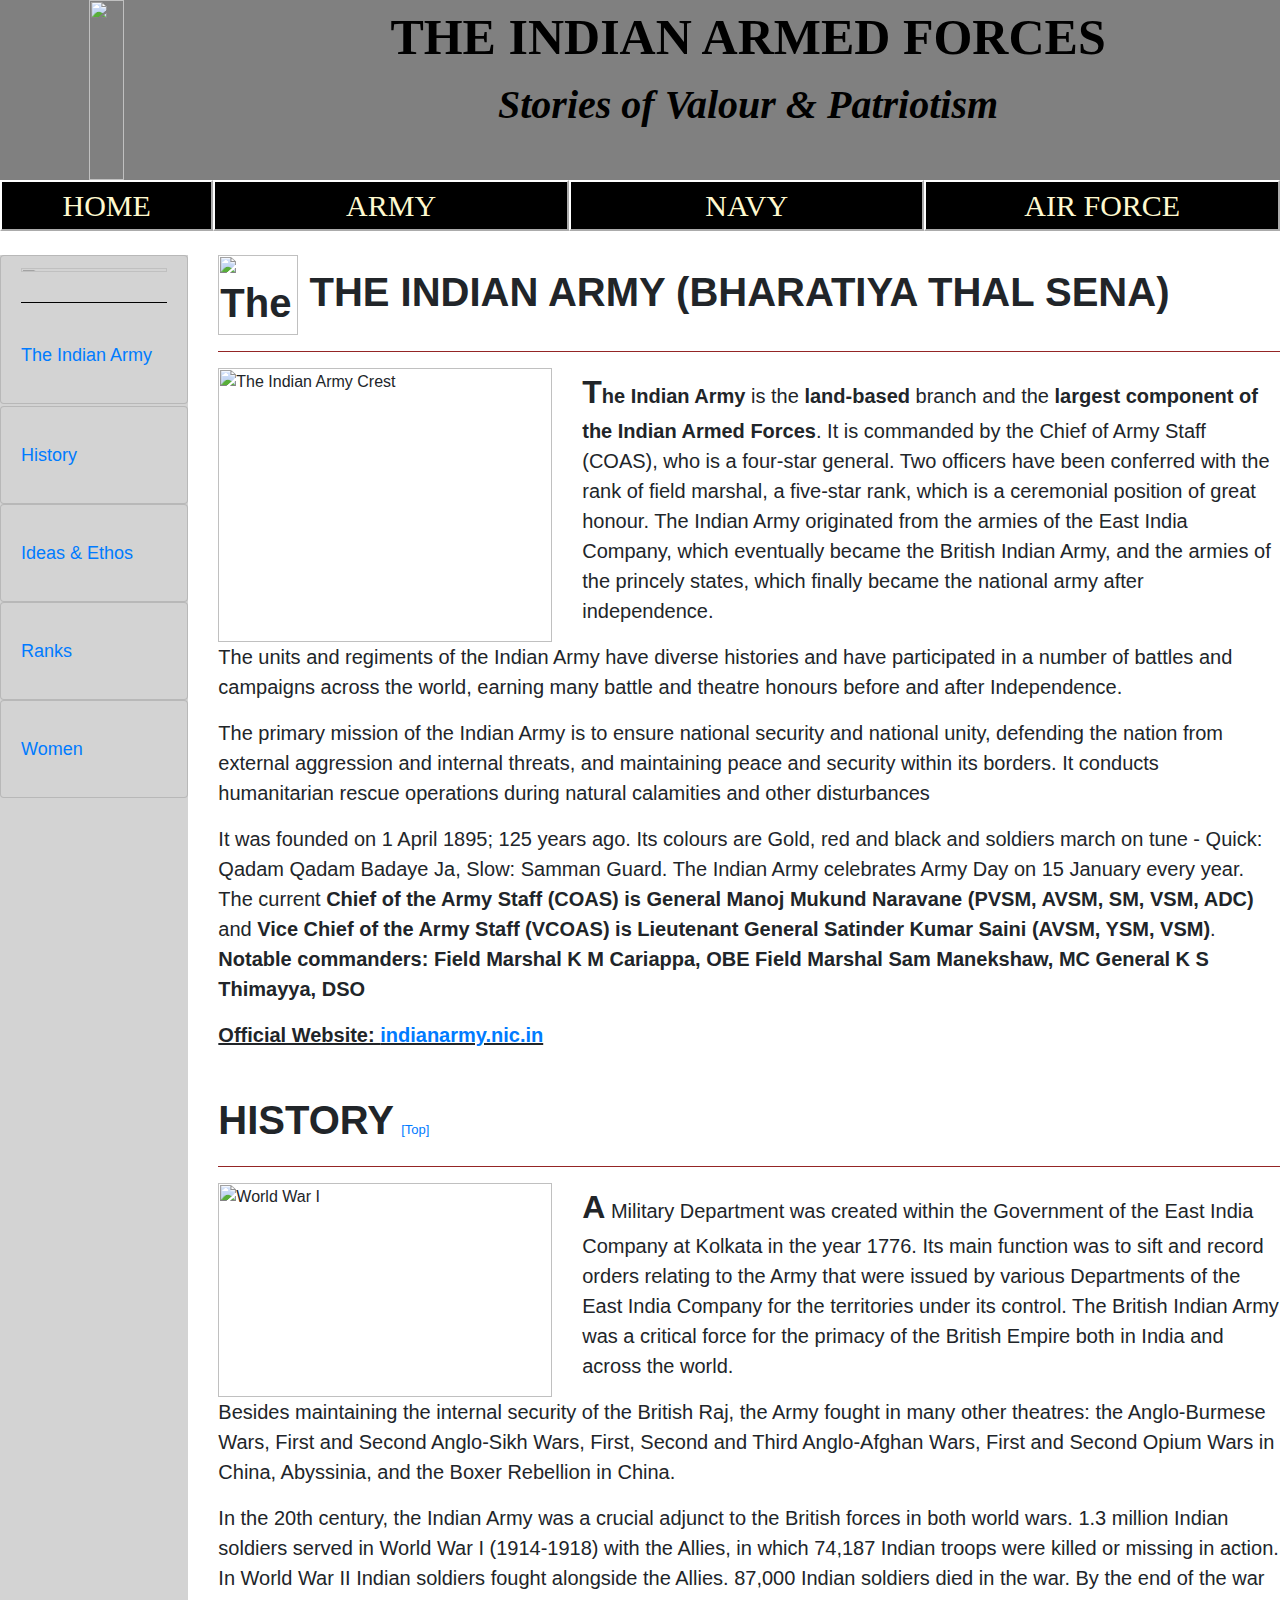
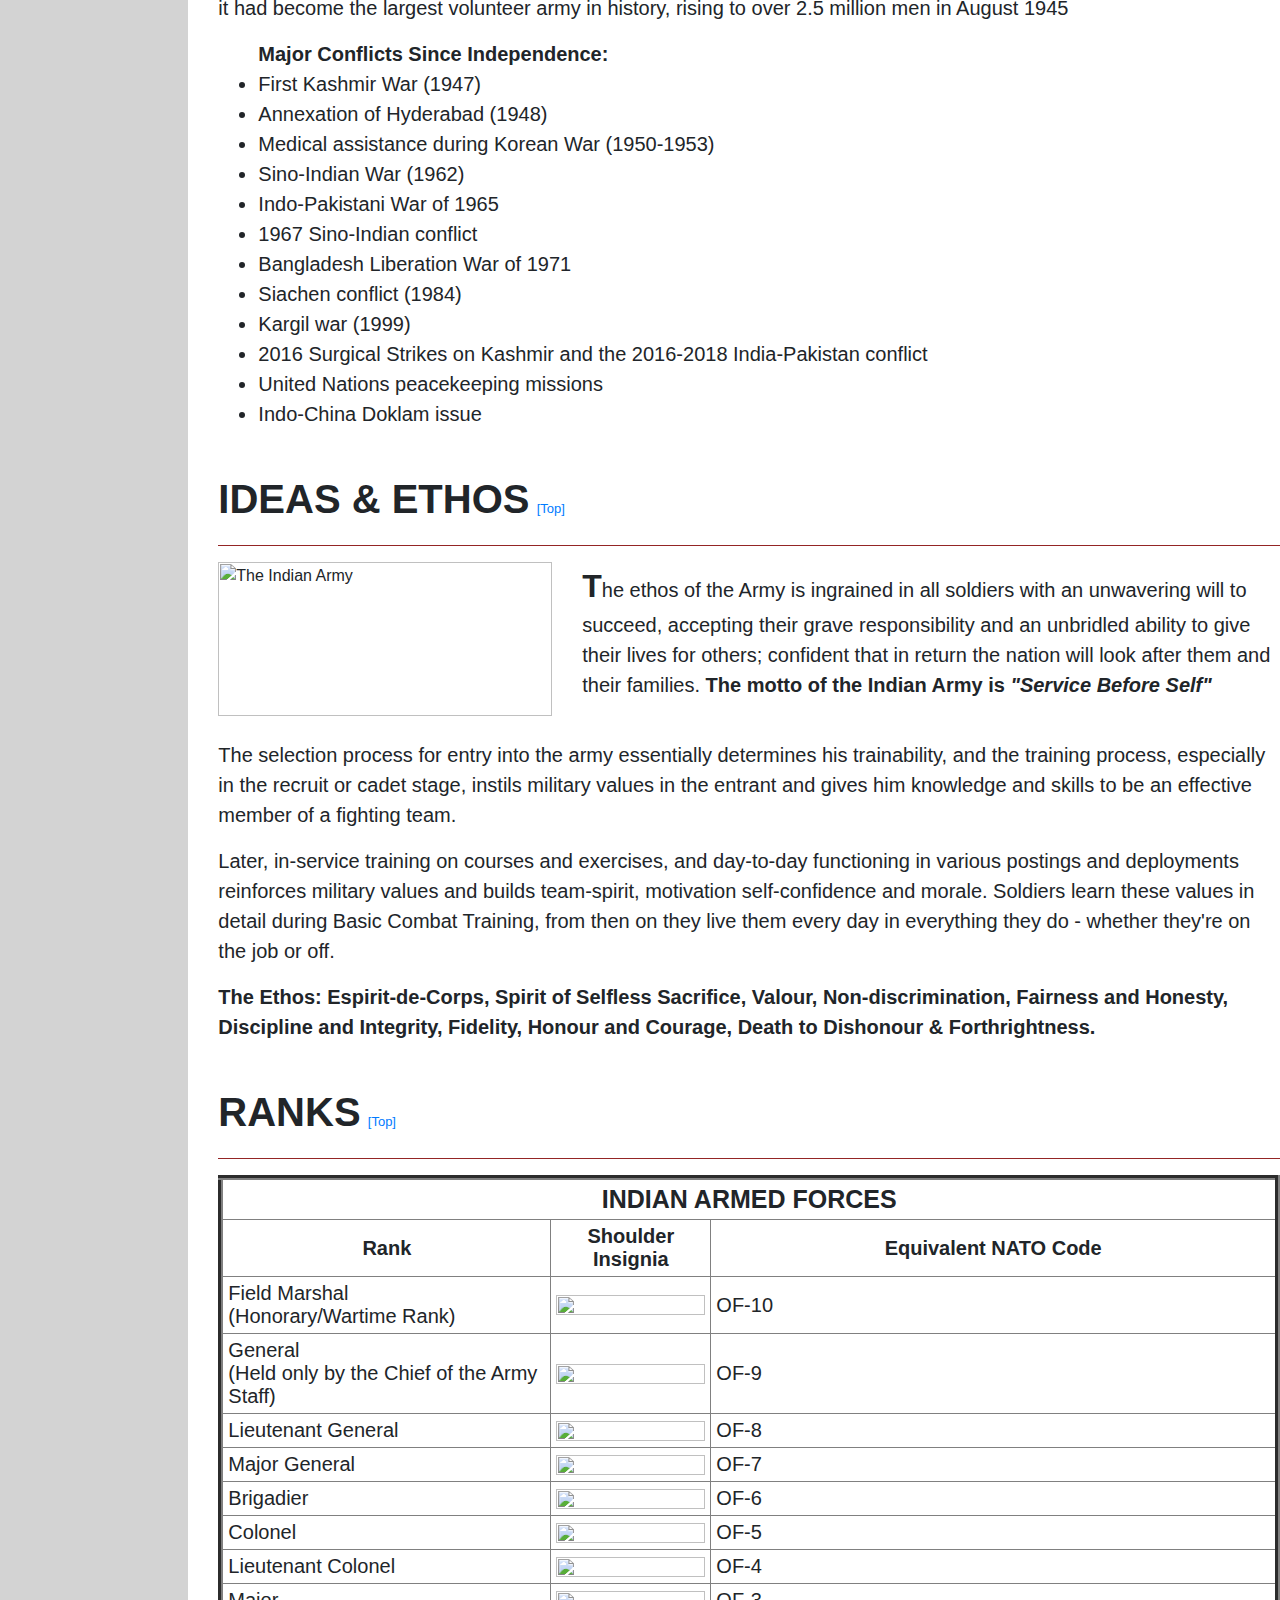
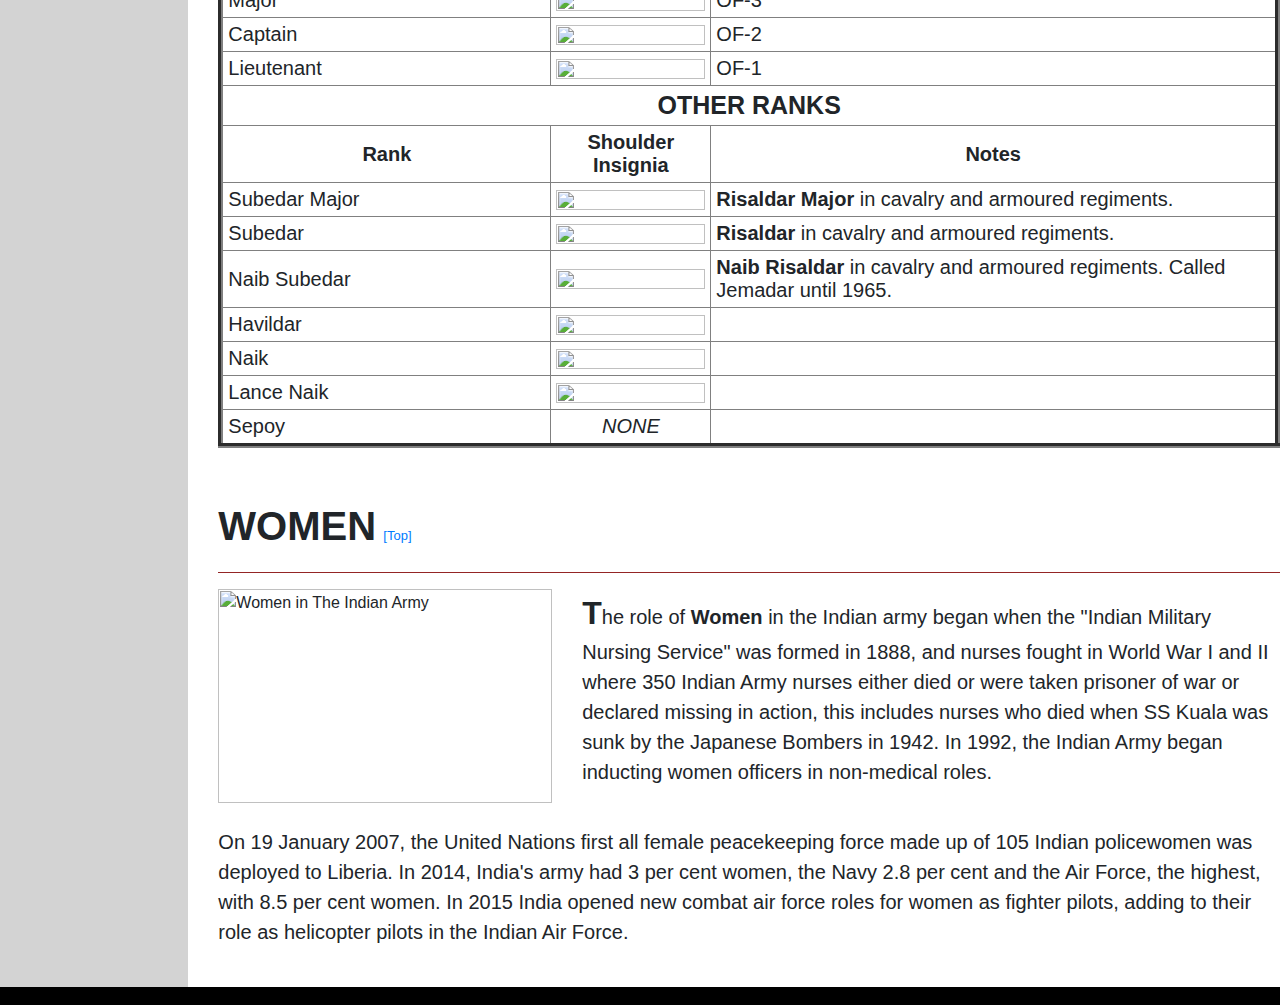
==== Army.html @ 0de8a6f4 "Only sass left to be added" ====
<html>
     <head>
            <title> The Indian Army </title>
            <link rel="stylesheet" href="style0.css">
            <link rel="stylesheet" href="https://stackpath.bootstrapcdn.com/bootstrap/4.4.1/css/bootstrap.min.css" integrity="sha384-Vkoo8x4CGsO3+Hhxv8T/Q5PaXtkKtu6ug5TOeNV6gBiFeWPGFN9MuhOf23Q9Ifjh" crossorigin="anonymous">
            <link rel="stylesheet" href="style1.scss">
     </head>
     <body>
       
       <!-- Top of the webpage-->
       <div id="top">
       	<img src="logo.jpg" height="100%" width="16.65%" align="left">
       	    THE INDIAN ARMED FORCES<br>
       	<span class="st"><i>Stories of Valour & Patriotism</span></i>
       </div>
       <!--End of Top-->
       
       <!--For buttons in nav bar-->
       <div class="row no-gutters">
           <div class="col-2">
              <a href="Home.html"><button class="home">HOME</button></a>
           </div>
           <div class="col">
              <a href="Army.html"><button class="else">ARMY</button></a>
           </div>
           <div class="col">    
              <a href="Navy.html"><button class="else">NAVY</button></a>
           </div>
           <div class="col">
              <a href="Airforce.html"><button class="else">AIR FORCE</button></a>
           </div>
       </div> 
       <!--End of Nav bar-->
       
       <br>
       
       <!-- Middle Section-->
       <div class="row">
       
           <!-- Internal Navigation Sidebar-->
           <div class="col-2">
               <ul class="list-group">
                  <a href="#tia"><li class="list-group-item" style="background-color: lightgrey;">
              	     <span id="sbimg"><img src="indianflag.png" height="12%" width="100%"></span><br><hr color="black">The Indian Army</li></a>
                  <a href="#his"><li class="list-group-item" style="background-color: lightgrey;">History</li></a>
                  <a href="#i&e"><li class="list-group-item" style="background-color: lightgrey;">Ideas & Ethos</li></a>
                  <a href="#rn"><li class="list-group-item" style="background-color: lightgrey;">Ranks</li></a>
                  <a href="#w"><li class="list-group-item" style="background-color: lightgrey;">Women</li></a>
               </ul>
           </div>
           <!--End of internal navigation sidebar-->
       
           <!--Main Content-->
           <div class="col">

           	   <!--First internal heading-->
       	       <span class="content-heading" id="tia"><img src="tiaflag.png" alt="The Indian Army Flag" title="The Indian Army Flag" width="80px">&nbspTHE INDIAN ARMY (BHARATIYA THAL SENA)</span>
       	       <hr color=brown>
               
               <!--First heading content-->
               <div class="row">
           	        <div class="col-4">
                         <img src="tiacrest.png" alt="The Indian Army Crest" title="The Indian Army Crest" class="head-img" width="100%">       
                    </div>
           
                    <div class="col">
                       <p><font size="6"><b>T</font>he Indian Army</b> is the <b>land-based</b> branch and the <b>largest component of the Indian Armed Forces</b>. It is commanded by the Chief of Army Staff (COAS), who is a four-star general. Two officers have been conferred with the rank of field marshal, a five-star rank, which is a ceremonial position of great honour. The Indian Army originated from the armies of the East India Company, which eventually became the British Indian Army, and the armies of the princely states, which finally became the national army after independence.  
                        </p>

                        </div>
                        
                        <div class="container-fluid">

                        <p>
                          The units and regiments of the Indian Army have diverse histories and have participated in a number of battles and campaigns across the world, earning many battle and theatre honours before and after Independence.
                        </p>

                        <p>
                          The primary mission of the Indian Army is to ensure national security and national unity, defending the nation from external aggression and internal threats, and maintaining peace and security within its borders. It conducts humanitarian rescue operations during natural calamities and other disturbances
                        </p>

                        <p>It was founded on 1 April 1895; 125 years ago. Its colours are Gold, red and black and soldiers march on tune - Quick: Qadam Qadam Badaye Ja, Slow: Samman Guard. The Indian Army celebrates Army Day on 15 January every year. The current <b>Chief of the Army Staff (COAS) is General Manoj Mukund Naravane (PVSM, AVSM, SM, VSM, ADC)</b> and <b>Vice Chief of the Army Staff (VCOAS) is Lieutenant General Satinder Kumar Saini (AVSM, YSM, VSM)</b>. <b>Notable commanders: Field Marshal K M Cariappa, OBE Field Marshal Sam Manekshaw, MC General K S Thimayya, DSO</b></p>
                        <p><b><u>Official Website: <a href="https://www.indianarmy.nic.in">indianarmy.nic.in</a></u></b></p>
                        </p><br>
                        </div>
               </div>
               <!--End of First content-->

               

               <!--Second internal heading-->
               <span class="content-heading" id="his">HISTORY</span><font size="2px" >&nbsp <a href="#top">[Top]</a></font>
       	       <hr color=brown>
                
               <!--Second heading content--> 
       	       <div class="row">
           	        <div class="col-4">
                         <img src="tiahis.jpg" alt="World War I" title="World War I" class="head-img" width="100%">       
                    </div>
           
                    <div class="col">
                        <p><font size="6"><b>A</b></font> Military Department was created within the Government of the East India Company at Kolkata in the year 1776. Its main function was to sift and record orders relating to the Army that were issued by various Departments of the East India Company for the territories under its control. The British Indian Army was a critical force for the primacy of the British Empire both in India and across the world.  
                        </p>

                        
                    </div>
                        <div class="container-fluid"> 

                        <p>
                          Besides maintaining the internal security of the British Raj, the Army fought in many other theatres: the Anglo-Burmese Wars, First and Second Anglo-Sikh Wars, First, Second and Third Anglo-Afghan Wars, First and Second Opium Wars in China, Abyssinia, and the Boxer Rebellion in China.
                        </p>

                        <p>
                          In the 20th century, the Indian Army was a crucial adjunct to the British forces in both world wars. 1.3 million Indian soldiers served in World War I (1914-1918) with the Allies, in which 74,187 Indian troops were killed or missing in action. In World War II Indian soldiers fought alongside the Allies. 87,000 Indian soldiers died in the war. By the end of the war it had become the largest volunteer army in history, rising to over 2.5 million men in August 1945
                        </p>
                        
                        <ul class="list">
                        	<b>Major Conflicts Since Independence:</b>
                            <li>First Kashmir War (1947)</li>
                            <li>Annexation of Hyderabad (1948)</li>
                            <li>Medical assistance during Korean War (1950-1953)</li>
                            <li>Sino-Indian War (1962)</li>
                            <li>Indo-Pakistani War of 1965</li>
                            <li>1967 Sino-Indian conflict</li>
                            <li>Bangladesh Liberation War of 1971</li>
                            <li>Siachen conflict (1984)</li>
                            <li>Kargil war (1999)</li>
                            <li>2016 Surgical Strikes on Kashmir and the 2016-2018 India-Pakistan conflict</li>
                            <li>United Nations peacekeeping missions</li>
                            <li>Indo-China Doklam issue</li>
                        </ul><br>
                    </div>
               </div>
               <!--End of Second content-->


               
               <!--Third internal heading-->
               <span class="content-heading" id="i&e">IDEAS & ETHOS</span><font size="2px" >&nbsp <a href="#top">[Top]</a></font>
       	       <hr color=brown>
                
               <!--Third heading content--> 
       	       <div class="row">
           	        <div class="col-4">
                        <img src="tiai&e.png" alt="The Indian Army" title="The Indian Army" class="head-img" width="100%">       
                    </div>
           
                    <div class="col">
                         <p><font size="6"><b>T</b></font>he ethos of the Army is ingrained in all soldiers with an unwavering will to succeed, accepting their grave responsibility and an unbridled ability to give their lives for others; confident that in return the nation will look after them and their families. <b>The motto of the Indian Army is <i>"Service Before Self"</i></b>
                        </p>

                        
                    </div>
                        
                        <div class="container-fluid"><br>

                         <p>
                          The selection process for entry into the army essentially determines his trainability, and the training process, especially in the recruit or cadet stage, instils military values in the entrant and gives him knowledge and skills to be an effective member of a fighting team. 
 
                        </p>

                         <p>
                          Later, in-service training on courses and exercises, and day-to-day functioning in various postings and deployments reinforces military values and builds team-spirit, motivation self-confidence and morale. Soldiers learn these values in detail during Basic Combat Training, from then on they live them every day in everything they do - whether they're on the job or off.
                        </p>

                        <p>
                          <b>The Ethos: Espirit-de-Corps, Spirit of Selfless Sacrifice, Valour, Non-discrimination, Fairness and Honesty, Discipline and Integrity, Fidelity, Honour and Courage, Death to Dishonour & Forthrightness.</b> 
                        </p><br>
                        </div>
               </div>
               <!--End of Third content-->

               
               
               <!--Fourth internal heading-->
               <span class="content-heading" id="rn">RANKS</span><font size="2px" >&nbsp <a href="#top">[Top]</a></font>
       	       <hr color=brown>
                
               <!--Fourth heading content--> 
       	       <div class="row">
           	        
           
                    <div class="col">
            
                        
                        <table border="5px" width="100%" cellpadding="5px">
                        		<tr>
                        			<th colspan="3" style="text-align: center;font-size: 25px">INDIAN ARMED FORCES</th>
                        		</tr>
                        		<tr>
                              <th style="text-align: center;">Rank</th>
                              <th style="text-align: center;">Shoulder Insignia</th>
                              <th style="text-align: center;">Equivalent NATO Code</th>
                            </tr>
                          
                            <tr>
                              <td>Field Marshal<br>(Honorary/Wartime Rank)</td>
                              <td align="center"><img class="rank" src="rnfm.png" height="100%"></td>
                              <td>OF-10</td>
                            </tr>

                            <tr>
                              <td>General<br>(Held only by the Chief of the Army Staff)</td>
                              <td align="center"><img class="rank" src="rng.png" height="100%"></td>
                              <td>OF-9</td>
                            </tr>

                            <tr>
                              <td>Lieutenant General</td>
                              <td align="center"><img class="rank" src="rnlg.png" height="100%"></td>
                              <td>OF-8</td>
                            </tr>

                            <tr>
                              <td>Major General</td>
                              <td align="center"><img class="rank" src="rnmg.png" height="100%"></td>
                              <td>OF-7</td>
                            </tr>

                            <tr>
                              <td>Brigadier</td>
                              <td align="center"><img class="rank" src="rnb.png" height="100%"></td>
                              <td>OF-6</td>
                            </tr>

                            <tr>
                              <td>Colonel</td>
                              <td align="center"><img class="rank" src="rnc.png" height="100%"></td>
                              <td>OF-5</td>
                            </tr>

                            <tr>
                              <td>Lieutenant Colonel</td>
                              <td align="center"><img class="rank" src="rnlc.png" height="100%"></td>
                              <td>OF-4</td>
                            </tr>

                            <tr>
                              <td>Major</td>
                              <td align="center"><img class="rank" src="rnm.png" height="100%"></td>
                              <td>OF-3</td>
                            </tr>

                            <tr>
                              <td>Captain</td>
                              <td align="center"><img class="rank" src="rncap.png" height="100%"></td>
                              <td>OF-2</td>
                            </tr>

                            <tr>
                              <td>Lieutenant</td>
                              <td align="center"><img class="rank" src="rnl.png" height="100%"></td>
                              <td>OF-1</td>
                            </tr>

                            <tr>
                              <th colspan="3" style="text-align: center;font-size: 25px">OTHER RANKS</th>
                            </tr>

                            <tr>
                              <th style="text-align: center;">Rank</th>
                              <th style="text-align: center;">Shoulder Insignia</th>
                              <th style="text-align: center;">Notes</th>
                            </tr>

                            <tr>
                              <td>Subedar Major</td>
                              <td align="center"><img class="rank" src="rnsm.png" height="100%"></td>
                              <td><b>Risaldar Major</b> in cavalry and armoured regiments.</td>
                            </tr>

                            <tr>
                              <td>Subedar</td>
                              <td align="center"><img class="rank" src="rns.png" height="100%"></td>
                              <td><b>Risaldar</b> in cavalry and armoured regiments.</td>
                            </tr>

                            <tr>
                              <td>Naib Subedar</td>
                              <td align="center"><img class="rank" src="rnns.png" height="100%"></td>
                              <td><b>Naib Risaldar</b> in cavalry and armoured regiments. Called Jemadar until 1965.</td>
                            </tr>

                            <tr>
                              <td>Havildar</td>
                              <td align="center"><img class="rank" src="rnh.gif" height="100%"></td>
                              <td></td>
                            </tr>

                            <tr>
                              <td>Naik</td>
                              <td align="center"><img class="rank" src="rnn.gif" height="100%"></td>
                              <td></td>
                            </tr>

                            <tr>
                              <td>Lance Naik</td>
                              <td align="center"><img class="rank" src="rnln.gif" height="100%"></td>
                              <td></td>
                            </tr>

                            <tr>
                              <td>Sepoy</td>
                              <td align="center"><i>NONE</i></td>
                              <td></td>
                            </tr>

                        		
                        </table><br><br>
                    
                    </div>
               </div>
               <!--End of Fourth content-->


               <!--Fifth internal heading-->
               <span class="content-heading" id="w">WOMEN</span><font size="2px" >&nbsp <a href="#top">[Top]</a></font>
               <hr color=brown>
                
               <!--Fifth heading content--> 
               <div class="row">
                    <div class="col-4">
                        <img src="tiaw.png" alt="Women in The Indian Army" title="Women in The Indian Army" class="head-img" width="100%">       
                    </div>
           
                    <div class="col">
                        <p><font size="6"><b>T</b></font>he role of <b>Women</b> in the Indian army began when the "Indian Military Nursing Service" was formed in 1888, and nurses fought in World War I and II where 350 Indian Army nurses either died or were taken prisoner of war or declared missing in action, this includes nurses who died when SS Kuala was sunk by the Japanese Bombers in 1942. In 1992, the Indian Army began inducting women officers in non-medical roles.  
                        </p>

                       
                        </div>


                        <div class="container-fluid"><br>

                         <p>
                          On 19 January 2007, the United Nations first all female peacekeeping force made up of 105 Indian policewomen was deployed to Liberia. In 2014, India's army had 3 per cent women, the Navy 2.8 per cent and the Air Force, the highest, with 8.5 per cent women. In 2015 India opened new combat air force roles for women as fighter pilots, adding to their role as helicopter pilots in the Indian Air Force. 
 
                        </p>

                         <br>
                        </div>
               </div>
               <!--End of Fifth content-->


               

           </div>
           <!--End of Main Content-->
       
       </div> 
       <!-- End of Middle Section-->	   
       

       <!--Bottom Section-->
       <div id="bottom" style="background-color: black; height: 2%">
       </div>
       	<!--End of Bottom Section-->
     

     </body>   
</html>
---- style0.css ----
#top{
	background-color: grey;
	height: 20%;
	width: 100%;
	text-align: center;
	vertical-align: middle;
	color: black;
	font-family: serif;
	font-size: 50px;
	font-weight: bolder;
	}
.st{
	font-size: 40px;
	font-family: fantasy;
}

.else:hover{
	transition: all 0.5s ease;
    background-color: brown;
}

.home:hover{
	background-color: green;
	transition: all 0.5s ease;
}

.home,.else{
	width: 100%;
	background-color: black;
	font-size: 30px;
	color: #fff9cf;
	font-family: serif;
	border-color: white;
}



}
.row{
	height: 30%;
    
}

.list-group{
	width: 100%;
	height: 100% ;
	background-color: lightgrey;
	font-size: 18px;
}

.list-group-item{
	line-height: 400%;

}

.content-heading{
	font-size: 40px;
	font-weight: bolder;
} 
.center, .center1{
  display: block;
  margin-left: auto;
  margin-right: auto;
  width: 50%;
  
 
}

p,.list,td,th{
	font-size: 20px;
}









  @media (max-width: 880px) {
  #top {
      font-size: 21px;
      height: 10%;

  }
  .st{
  	font-size: 20px;
  }
  .home,.else{
  	font-size: 12px;
  }
  p,.list,th,td{
  	font-size: 10px;
  }
  

#sbimg img{
  	height: 0px;
  	width: 0px;
  } 

  .content-heading{
  	font-size: 30px;
  }
  .list-group{
  	font-size: 10px;

  }
  .rank{
  	width: 50px;
  	height: 100px;
  }
  
  .rank2{
    width: 50px;
    height: 100px;
  }
  .rank1{
    height: 50px;
    width: 25px;
  }
  .center {
    height: 400px;
    width: 200px;
  }

  .center1 {
    height: 100px;
    width: 200px;
  }

  .head-img{
    height: 65px;
    width: 65px;
  }

}

@media (max-width: 600px) {
	.list-group{
		font-size: 3px;
		width: 0px;
		height: 0px;

	}

}
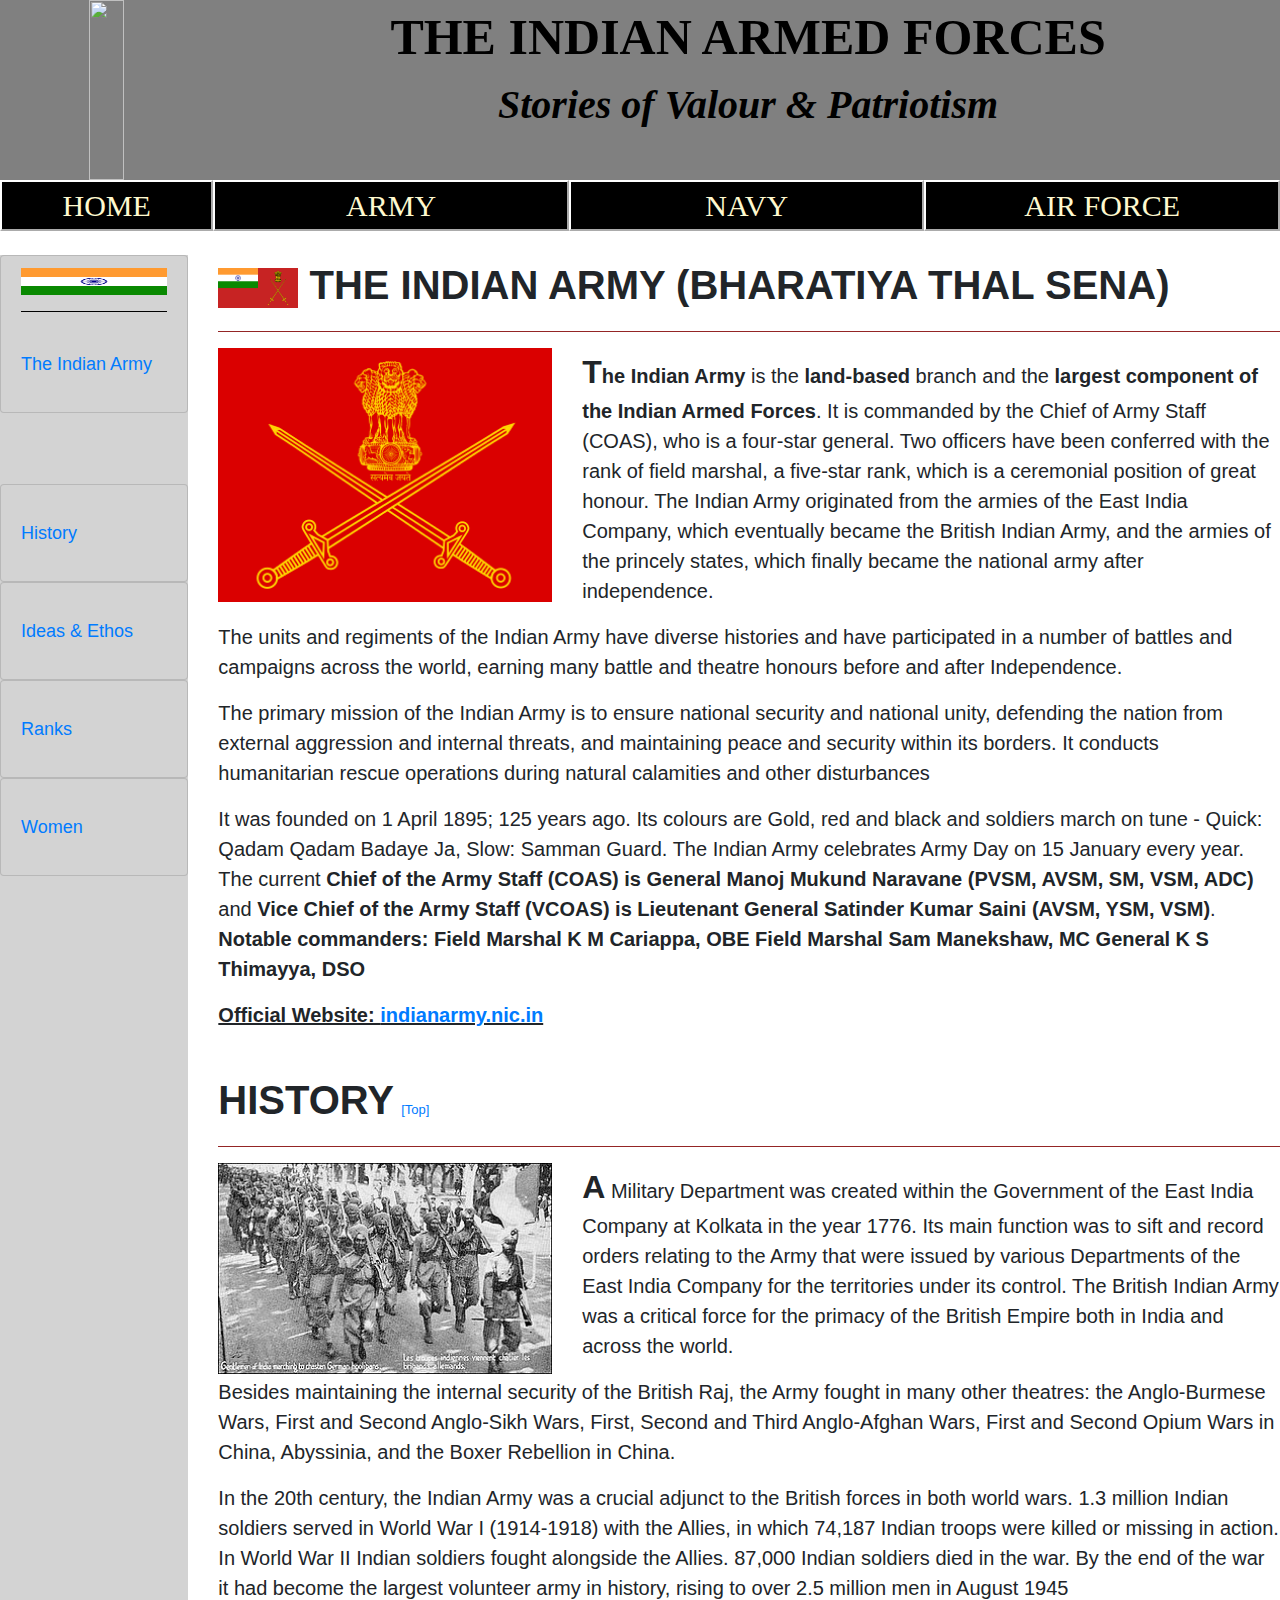
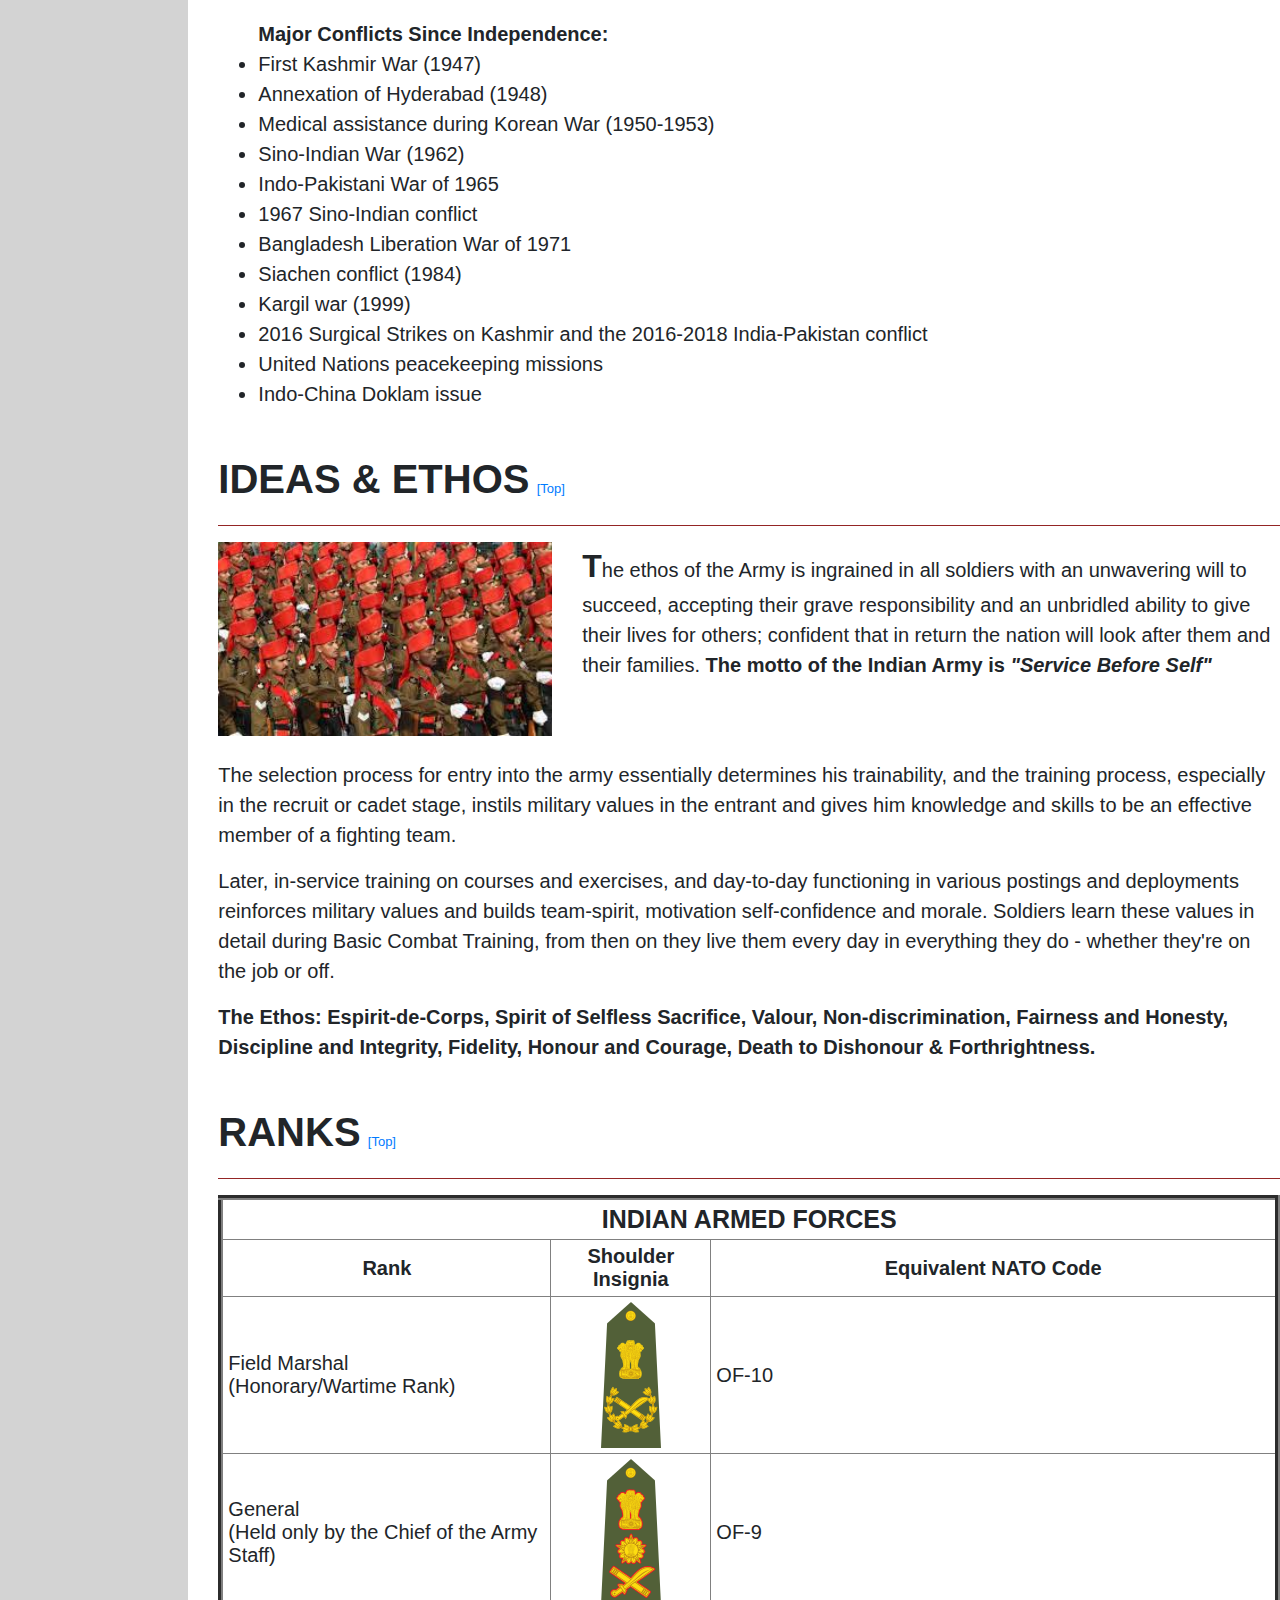
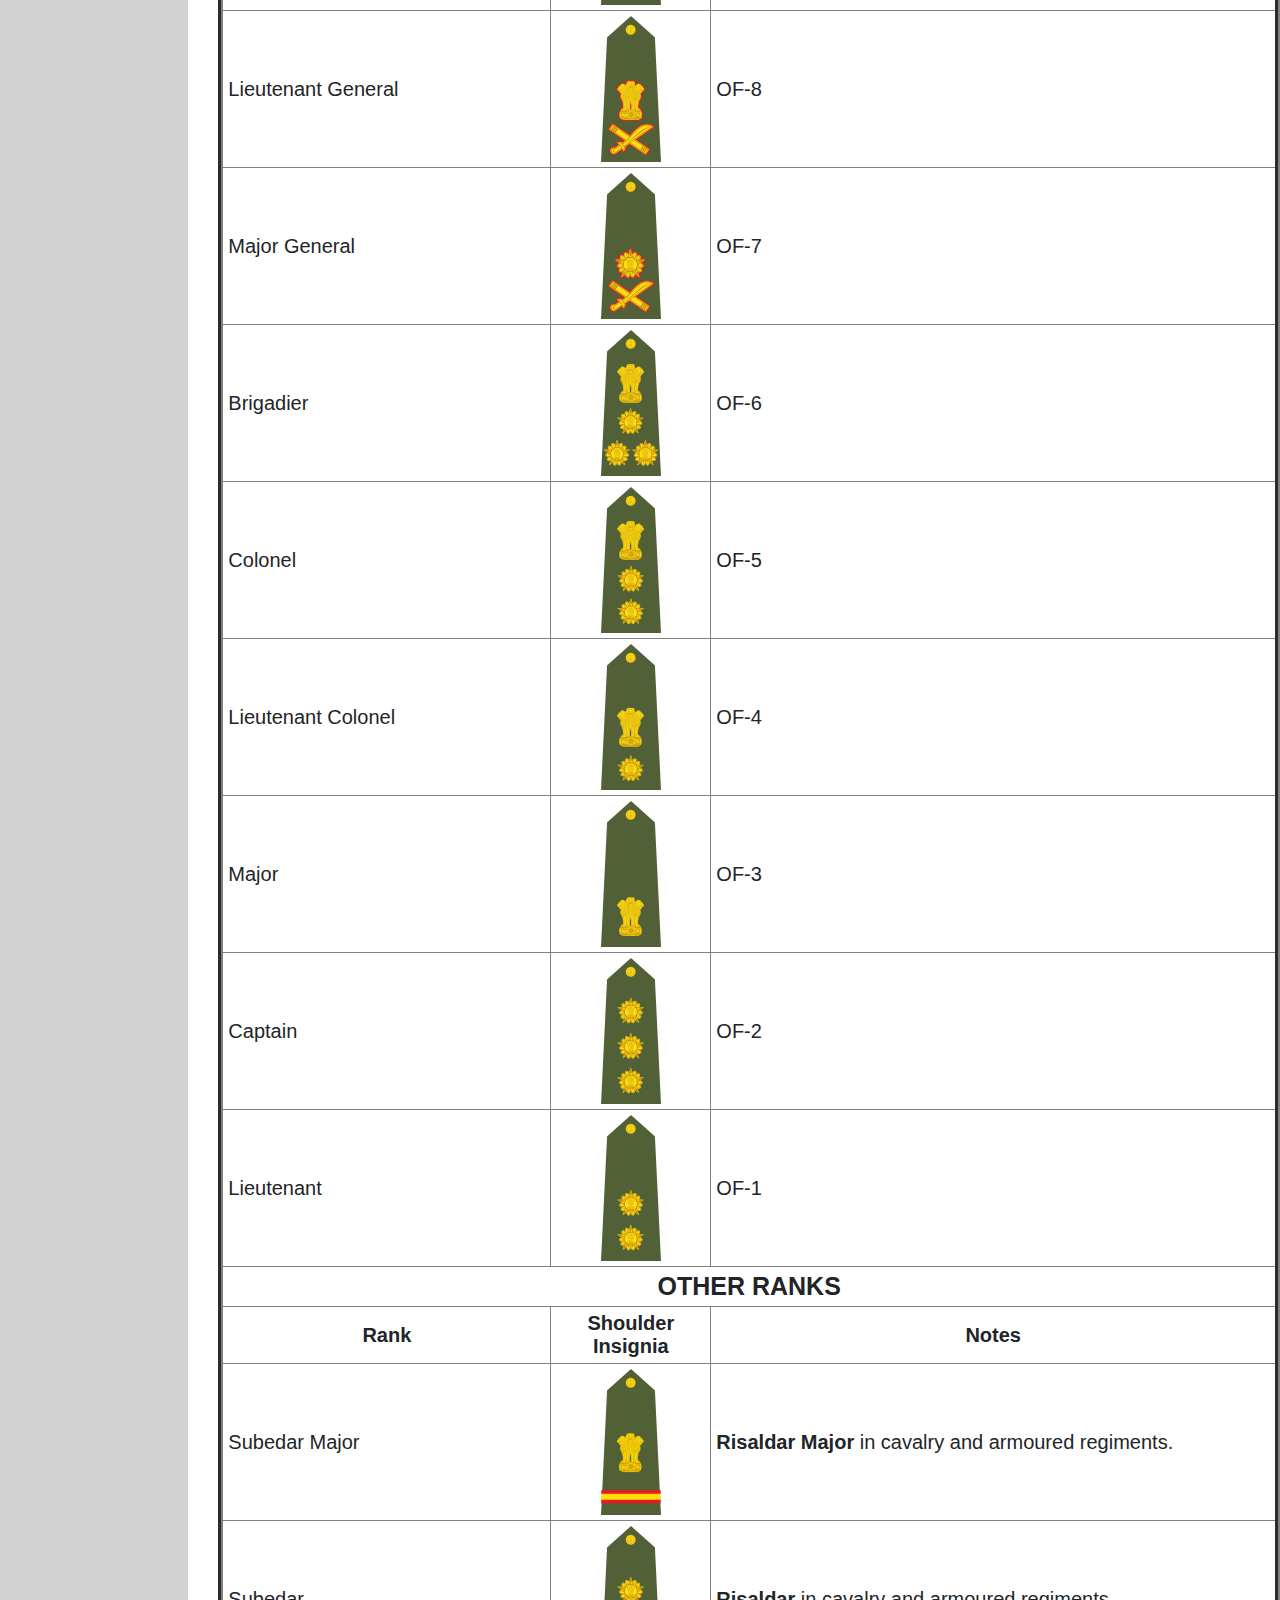
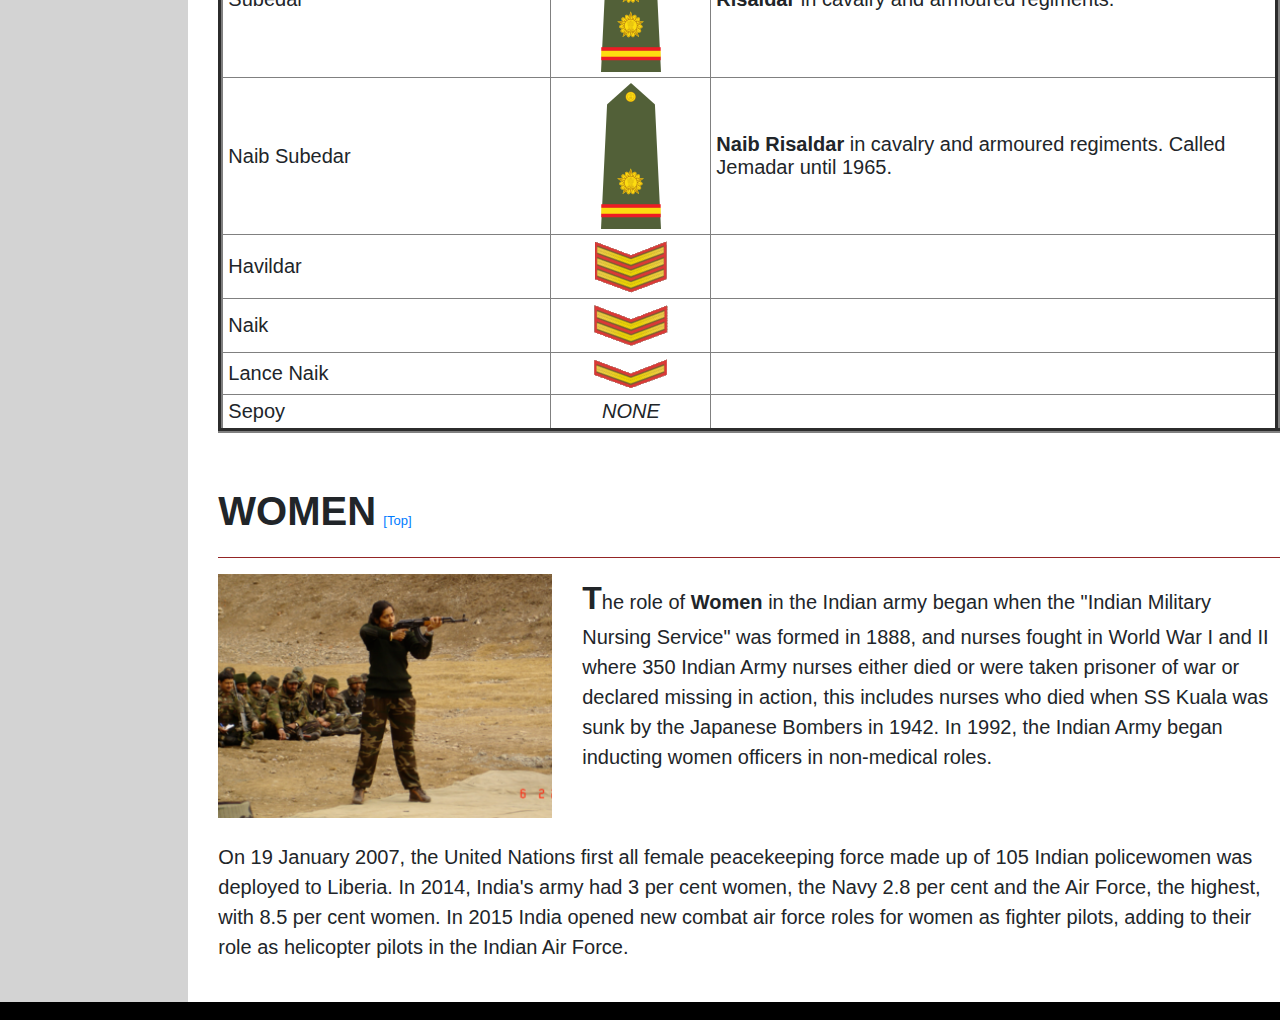
==== commit 2562d4e5: "Final Project" ====
--- a/Army.html
+++ b/Army.html
@@ -3,7 +3,7 @@
             <title> The Indian Army </title>
             <link rel="stylesheet" href="style0.css">
             <link rel="stylesheet" href="https://stackpath.bootstrapcdn.com/bootstrap/4.4.1/css/bootstrap.min.css" integrity="sha384-Vkoo8x4CGsO3+Hhxv8T/Q5PaXtkKtu6ug5TOeNV6gBiFeWPGFN9MuhOf23Q9Ifjh" crossorigin="anonymous">
-            <link rel="stylesheet" href="style1.scss">
+            <link rel="stylesheet" href="style1.css">
      </head>
      <body>
        
@@ -142,7 +142,7 @@
                <!--Third heading content--> 
        	       <div class="row">
            	        <div class="col-4">
-                        <img src="tiai&e.png" alt="The Indian Army" title="The Indian Army" class="head-img" width="100%">       
+                        <img src="tiaie.png" alt="The Indian Army" title="The Indian Army" class="head-img" width="100%">       
                     </div>
            
                     <div class="col">
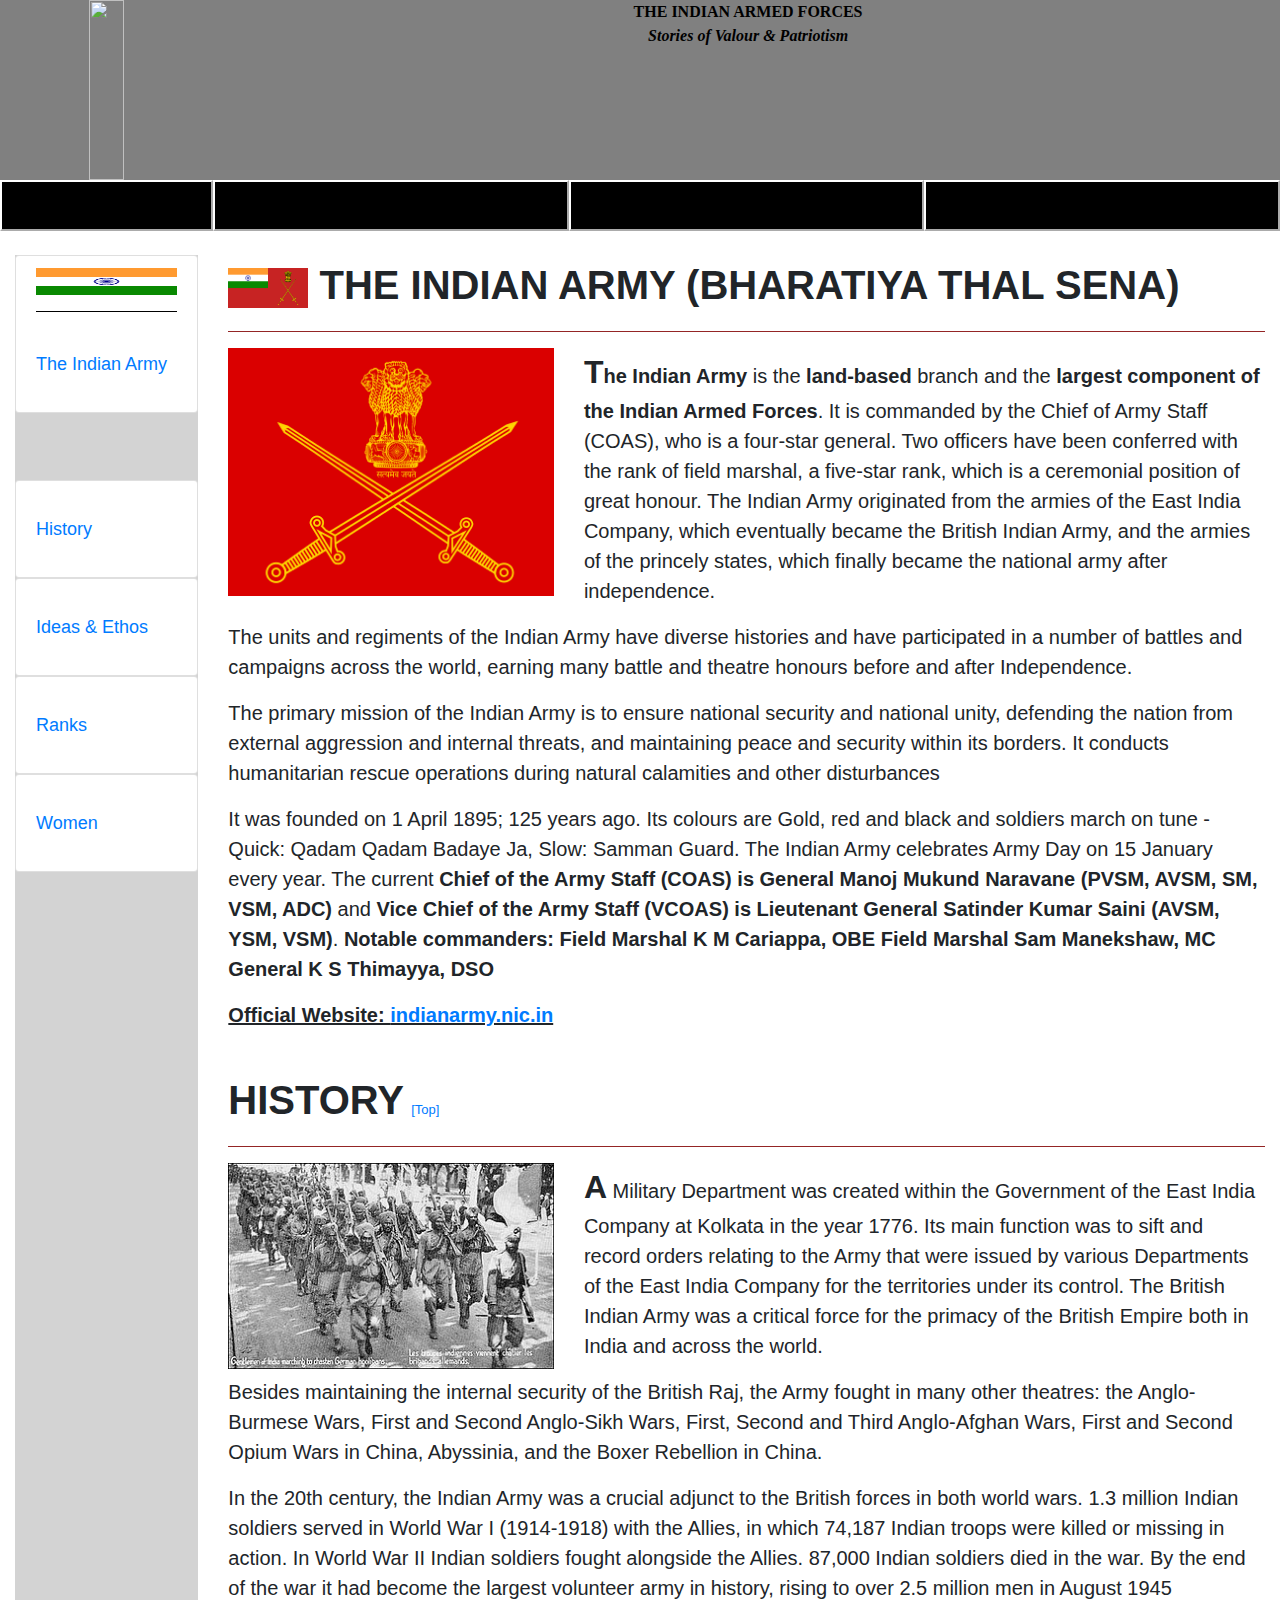
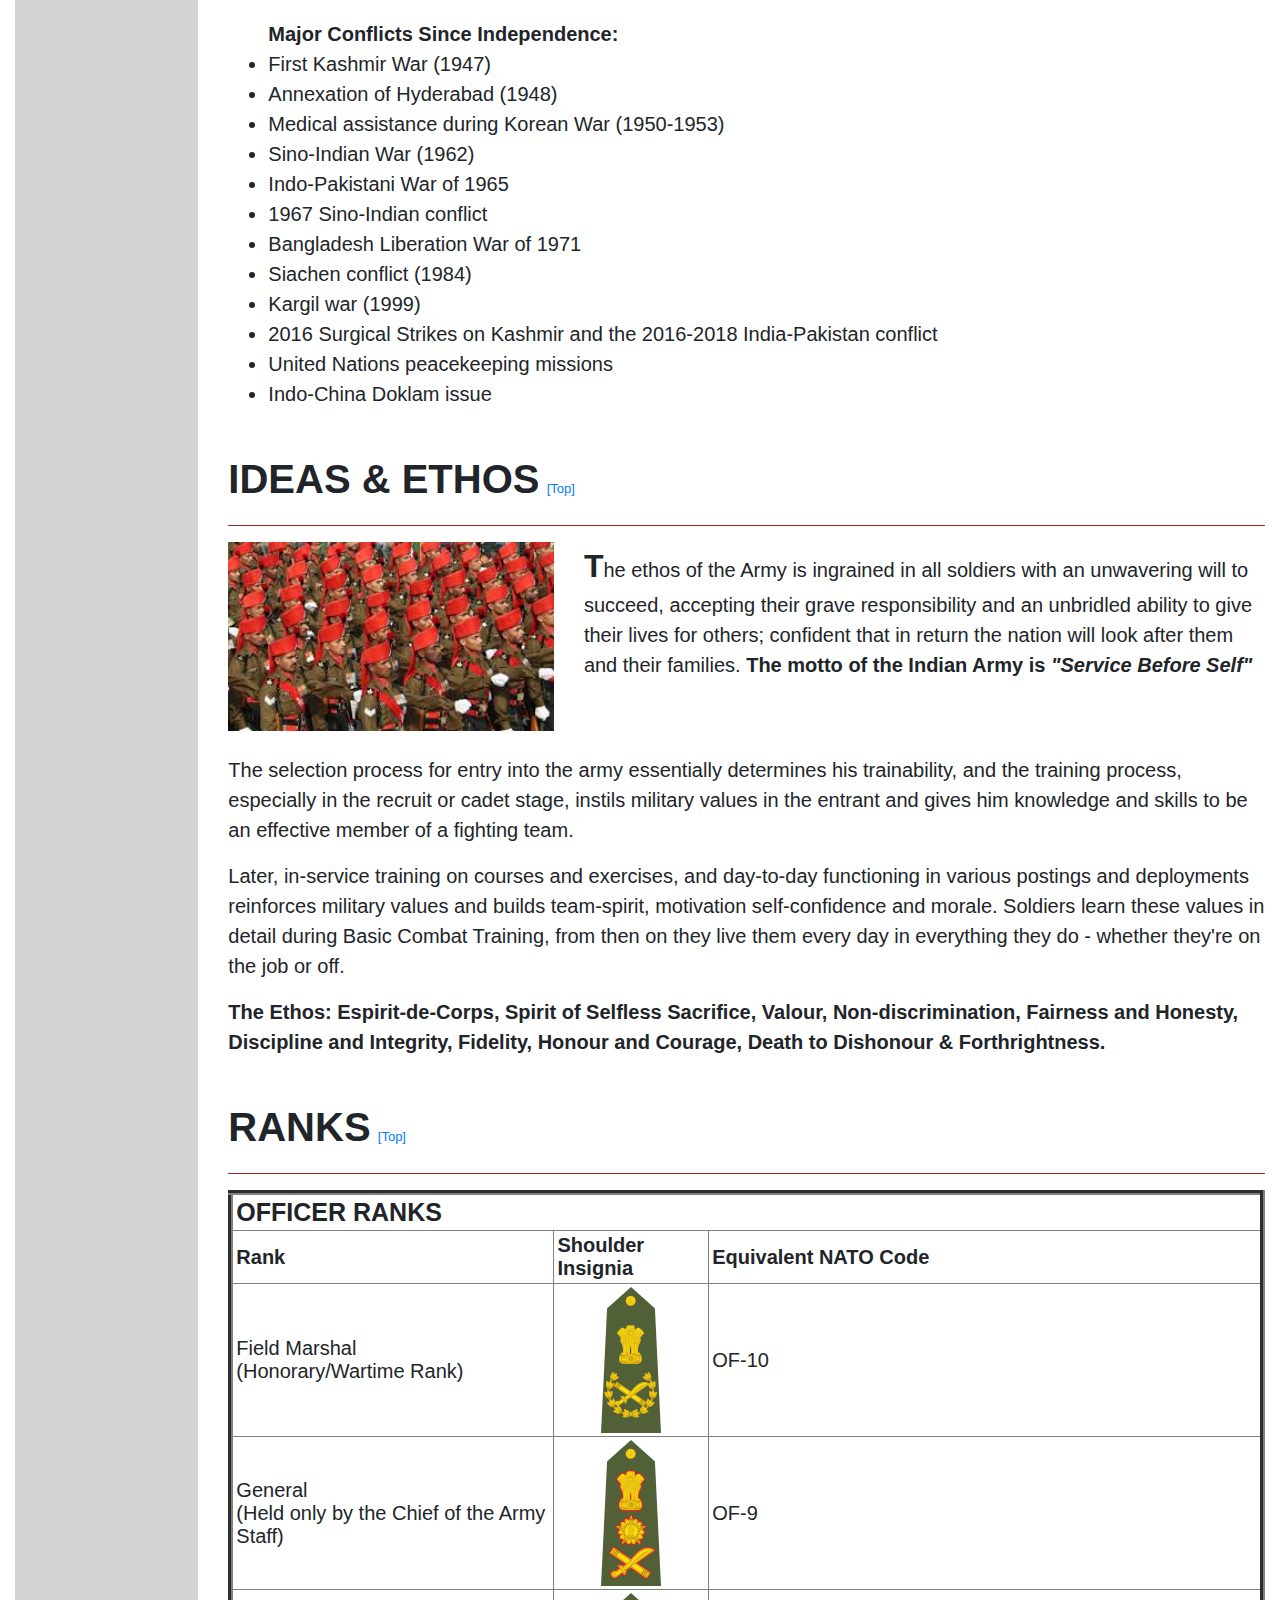
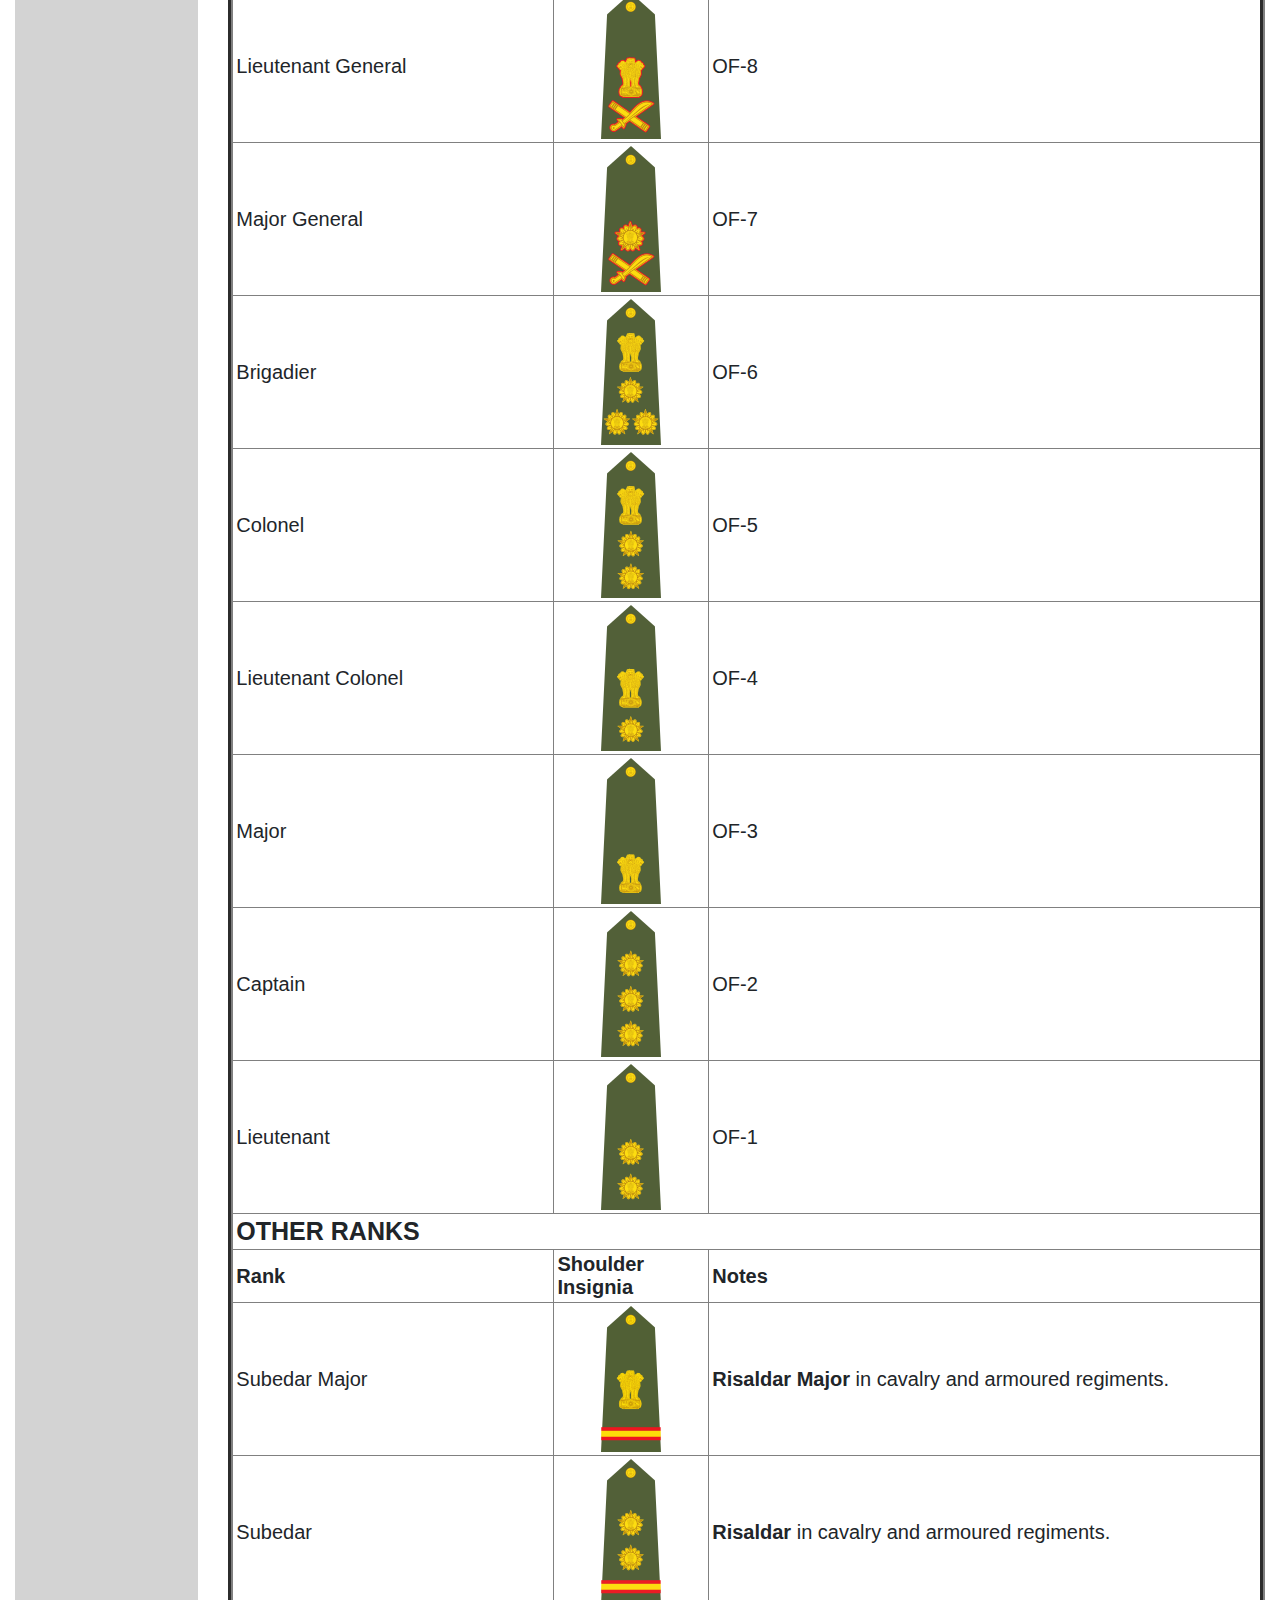
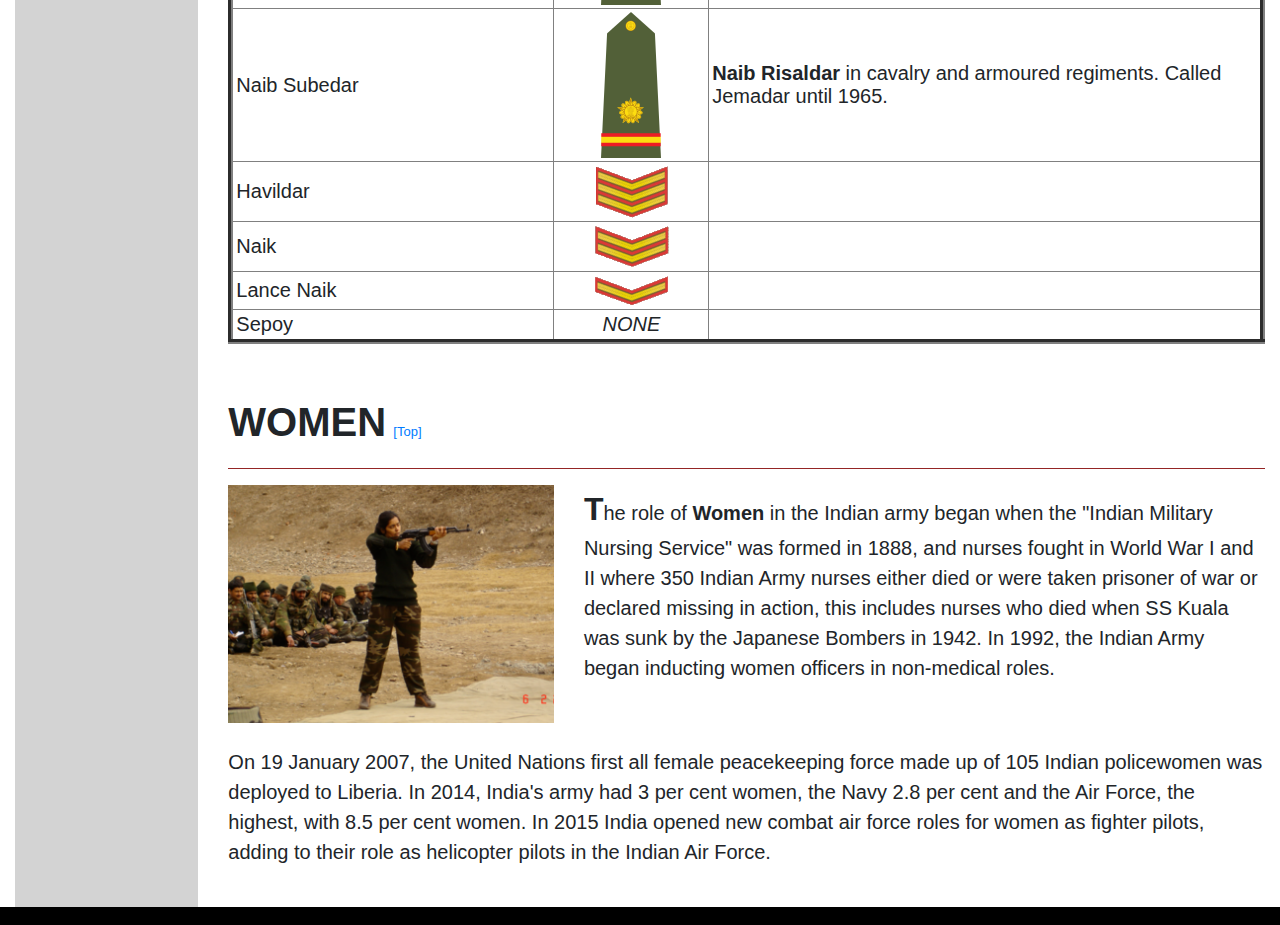
==== commit 71e99572: "Final Project" ====
--- a/Army.html
+++ b/Army.html
@@ -4,6 +4,7 @@
             <link rel="stylesheet" href="style0.css">
             <link rel="stylesheet" href="https://stackpath.bootstrapcdn.com/bootstrap/4.4.1/css/bootstrap.min.css" integrity="sha384-Vkoo8x4CGsO3+Hhxv8T/Q5PaXtkKtu6ug5TOeNV6gBiFeWPGFN9MuhOf23Q9Ifjh" crossorigin="anonymous">
             <link rel="stylesheet" href="style1.css">
+            <meta name="viewport" content="width=device-width, initial-scale=1.0">
      </head>
      <body>
        
@@ -35,17 +36,18 @@
        <br>
        
        <!-- Middle Section-->
+       <div class="container-fluid">
        <div class="row">
        
            <!-- Internal Navigation Sidebar-->
            <div class="col-2">
                <ul class="list-group">
-                  <a href="#tia"><li class="list-group-item" style="background-color: lightgrey;">
+                  <a href="#tia"><li class="list-group-item">
               	     <span id="sbimg"><img src="indianflag.png" height="12%" width="100%"></span><br><hr color="black">The Indian Army</li></a>
-                  <a href="#his"><li class="list-group-item" style="background-color: lightgrey;">History</li></a>
-                  <a href="#i&e"><li class="list-group-item" style="background-color: lightgrey;">Ideas & Ethos</li></a>
-                  <a href="#rn"><li class="list-group-item" style="background-color: lightgrey;">Ranks</li></a>
-                  <a href="#w"><li class="list-group-item" style="background-color: lightgrey;">Women</li></a>
+                  <a href="#his"><li class="list-group-item">History</li></a>
+                  <a href="#i&e"><li class="list-group-item">Ideas & Ethos</li></a>
+                  <a href="#rn"><li class="list-group-item">Ranks</li></a>
+                  <a href="#w"><li class="list-group-item">Women</li></a>
                </ul>
            </div>
            <!--End of internal navigation sidebar-->
@@ -183,14 +185,14 @@
                     <div class="col">
             
                         
-                        <table border="5px" width="100%" cellpadding="5px">
+                        <table border="5px" width="100%" cellpadding="3px">
                         		<tr>
-                        			<th colspan="3" style="text-align: center;font-size: 25px">INDIAN ARMED FORCES</th>
+                        			<th colspan="3" style="font-size: 25px">OFFICER RANKS</th>
                         		</tr>
                         		<tr>
-                              <th style="text-align: center;">Rank</th>
-                              <th style="text-align: center;">Shoulder Insignia</th>
-                              <th style="text-align: center;">Equivalent NATO Code</th>
+                              <th>Rank</th>
+                              <th>Shoulder Insignia</th>
+                              <th>Equivalent NATO Code</th>
                             </tr>
                           
                             <tr>
@@ -254,13 +256,13 @@
                             </tr>
 
                             <tr>
-                              <th colspan="3" style="text-align: center;font-size: 25px">OTHER RANKS</th>
-                            </tr>
-
-                            <tr>
-                              <th style="text-align: center;">Rank</th>
-                              <th style="text-align: center;">Shoulder Insignia</th>
-                              <th style="text-align: center;">Notes</th>
+                              <th colspan="3" style="font-size: 25px">OTHER RANKS</th>
+                            </tr>
+
+                            <tr>
+                              <th>Rank</th>
+                              <th>Shoulder Insignia</th>
+                              <th>Notes</th>
                             </tr>
 
                             <tr>
@@ -350,6 +352,7 @@
            <!--End of Main Content-->
        
        </div> 
+       </div>
        <!-- End of Middle Section-->	   
        
 
--- a/style0.css
+++ b/style0.css
@@ -6,11 +6,9 @@
 	vertical-align: middle;
 	color: black;
 	font-family: serif;
-	font-size: 50px;
 	font-weight: bolder;
 	}
 .st{
-	font-size: 40px;
 	font-family: fantasy;
 }
 
@@ -28,9 +26,9 @@
 	width: 100%;
 	background-color: black;
 	font-size: 30px;
-	color: #fff9cf;
 	font-family: serif;
 	border-color: white;
+
 }
 
 
@@ -80,13 +78,10 @@
 
   @media (max-width: 880px) {
   #top {
-      font-size: 21px;
       height: 10%;
+      
+    }
 
-  }
-  .st{
-  	font-size: 20px;
-  }
   .home,.else{
   	font-size: 12px;
   }
@@ -112,10 +107,6 @@
   	height: 100px;
   }
   
-  .rank2{
-    width: 50px;
-    height: 100px;
-  }
   .rank1{
     height: 50px;
     width: 25px;
@@ -144,8 +135,16 @@
 		height: 0px;
 
 	}
-
+  
+  .st{
+    display: none;
+  }
+  
 }  
 
 
-
+@media(max-height: 600px){
+  #top{
+    height: 30%;
+  }
+}